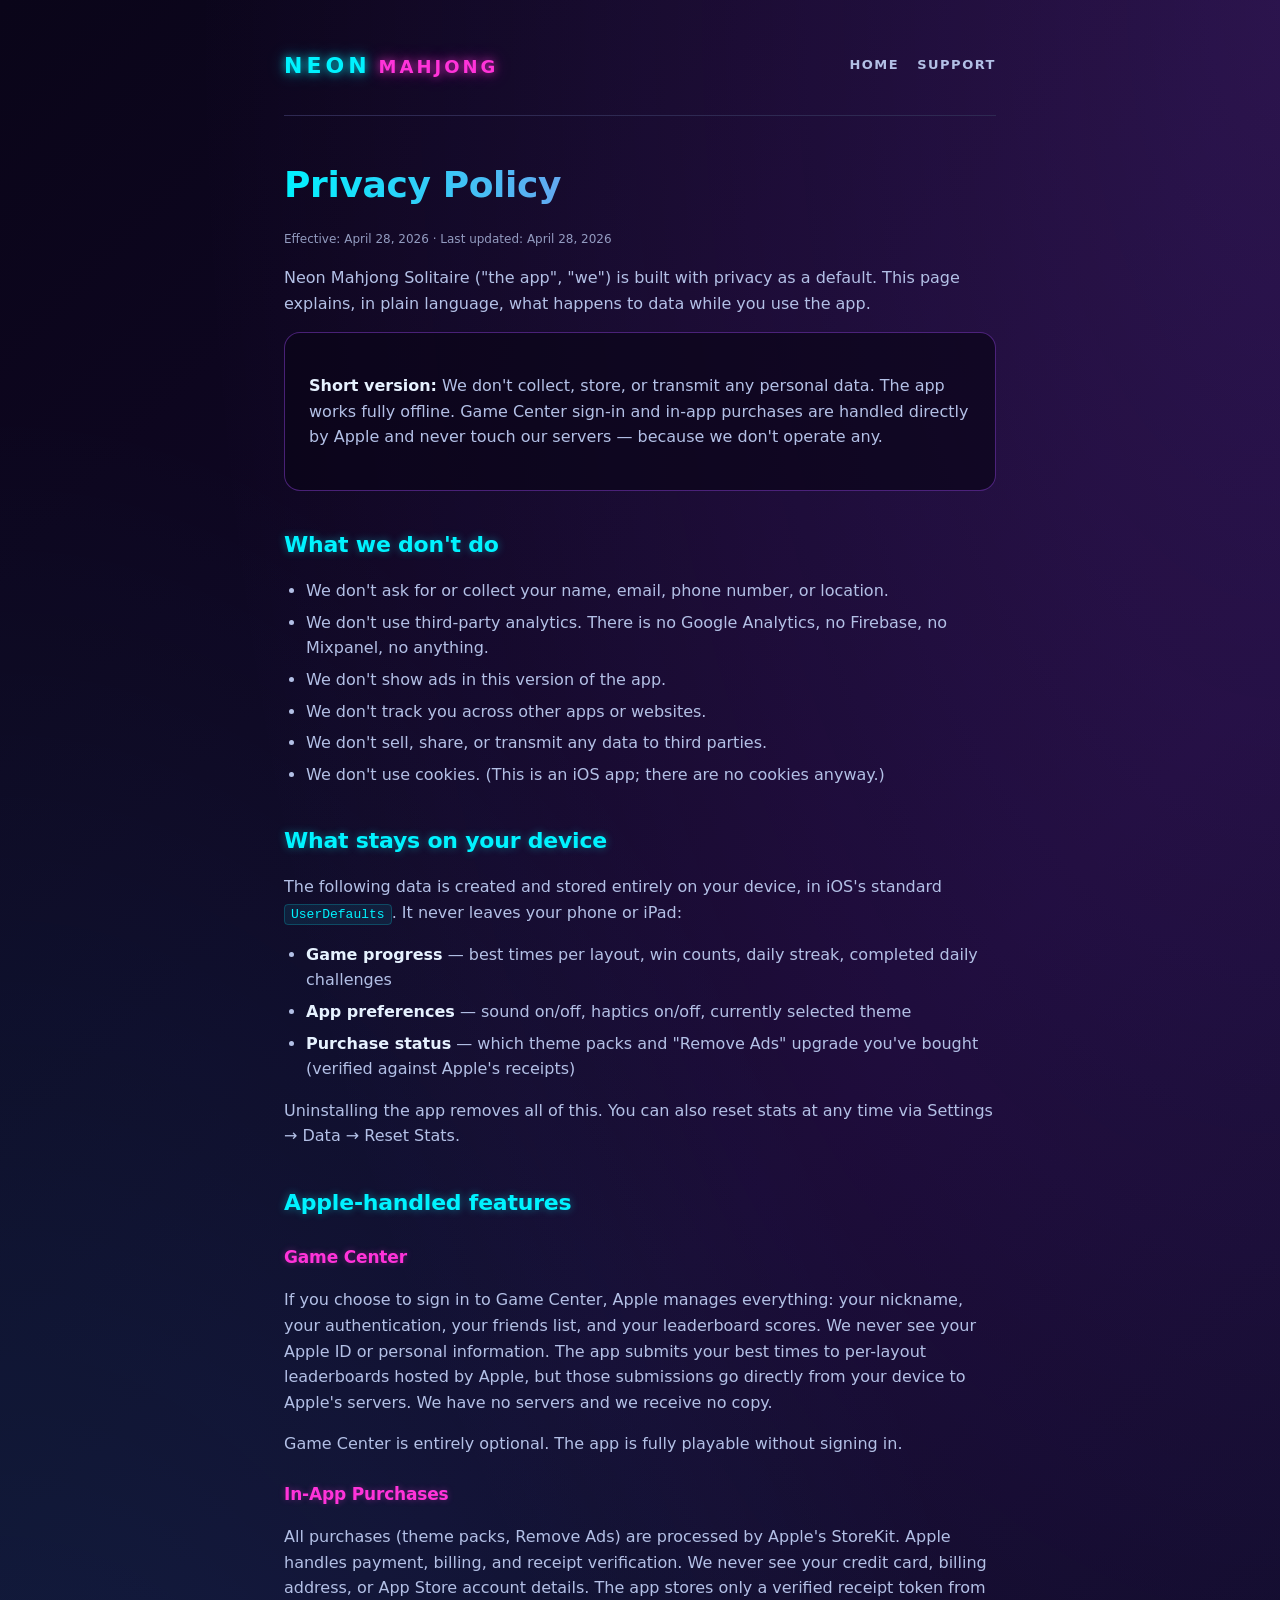
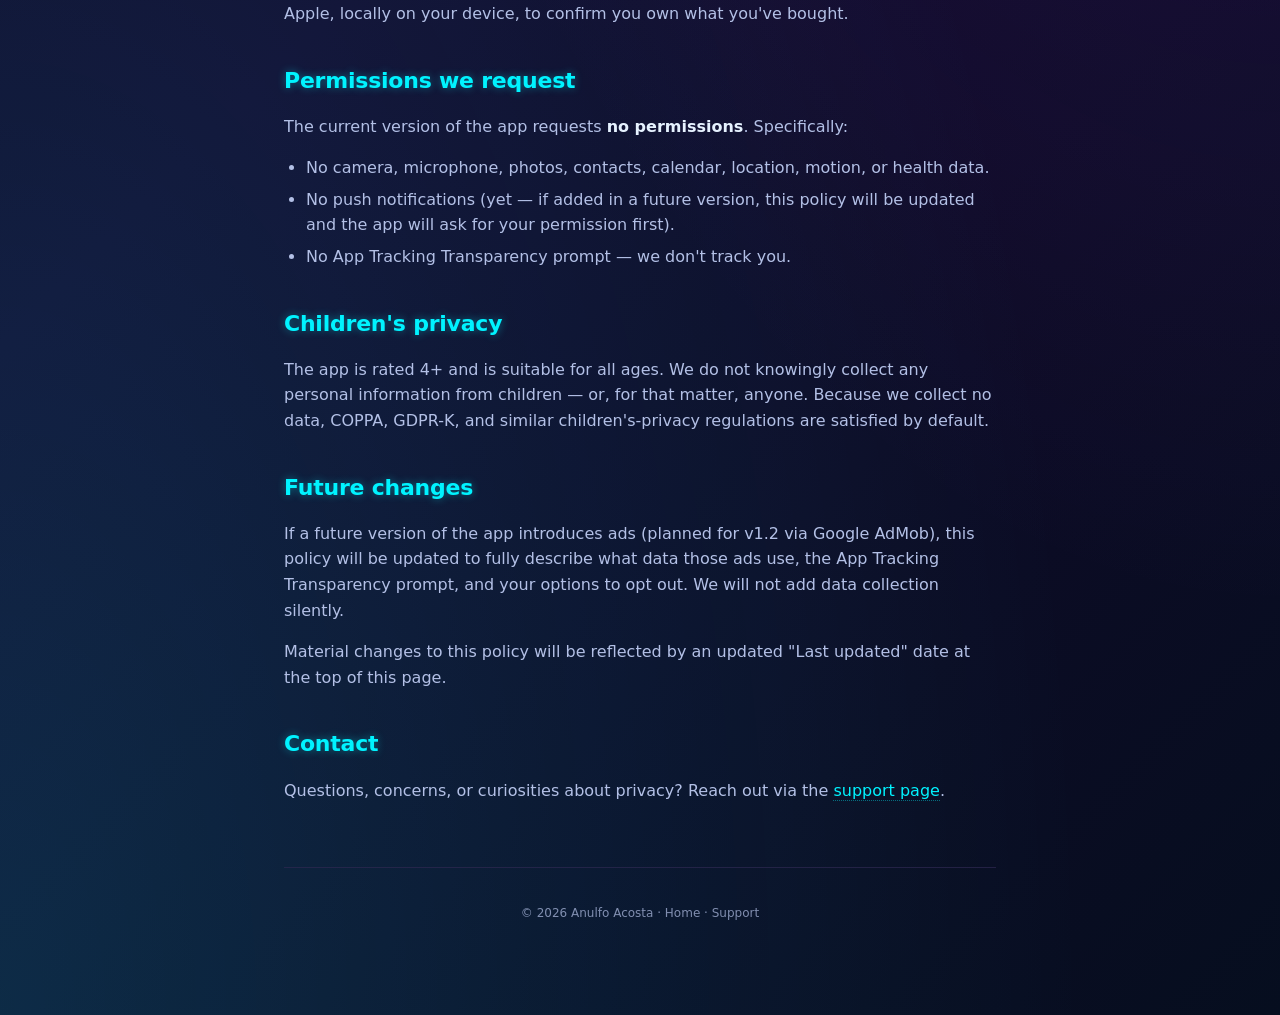
==== privacy.html @ de48684c "Add Neon Mahjong site (landing, privacy, support) Self-contained static site with neon-themed CSS ma" ====
<!DOCTYPE html>
<html lang="en">
<head>
  <meta charset="UTF-8">
  <meta name="viewport" content="width=device-width, initial-scale=1.0">
  <meta name="theme-color" content="#0a0519">
  <title>Privacy Policy · Neon Mahjong Solitaire</title>
  <meta name="description" content="Privacy policy for Neon Mahjong Solitaire. We don't collect personal data.">
  <link rel="stylesheet" href="style.css">
</head>
<body>
  <div class="container">

    <header class="nav">
      <a class="brand" href="index.html">
        <span class="brand-neon">NEON</span>
        <span class="brand-mahjong">MAHJONG</span>
      </a>
      <nav class="nav-links">
        <a href="index.html">Home</a>
        <a href="support.html">Support</a>
      </nav>
    </header>

    <h1>Privacy Policy</h1>
    <p class="muted">Effective: April 28, 2026 · Last updated: April 28, 2026</p>

    <p>Neon Mahjong Solitaire ("the app", "we") is built with privacy as a default. This page explains, in plain language, what happens to data while you use the app.</p>

    <div class="card accent">
      <p><strong>Short version:</strong> We don't collect, store, or transmit any personal data. The app works fully offline. Game Center sign-in and in-app purchases are handled directly by Apple and never touch our servers — because we don't operate any.</p>
    </div>

    <h2>What we don't do</h2>
    <ul>
      <li>We don't ask for or collect your name, email, phone number, or location.</li>
      <li>We don't use third-party analytics. There is no Google Analytics, no Firebase, no Mixpanel, no anything.</li>
      <li>We don't show ads in this version of the app.</li>
      <li>We don't track you across other apps or websites.</li>
      <li>We don't sell, share, or transmit any data to third parties.</li>
      <li>We don't use cookies. (This is an iOS app; there are no cookies anyway.)</li>
    </ul>

    <h2>What stays on your device</h2>
    <p>The following data is created and stored entirely on your device, in iOS's standard <code>UserDefaults</code>. It never leaves your phone or iPad:</p>
    <ul>
      <li><strong>Game progress</strong> — best times per layout, win counts, daily streak, completed daily challenges</li>
      <li><strong>App preferences</strong> — sound on/off, haptics on/off, currently selected theme</li>
      <li><strong>Purchase status</strong> — which theme packs and "Remove Ads" upgrade you've bought (verified against Apple's receipts)</li>
    </ul>
    <p>Uninstalling the app removes all of this. You can also reset stats at any time via Settings → Data → Reset Stats.</p>

    <h2>Apple-handled features</h2>

    <h3>Game Center</h3>
    <p>If you choose to sign in to Game Center, Apple manages everything: your nickname, your authentication, your friends list, and your leaderboard scores. We never see your Apple ID or personal information. The app submits your best times to per-layout leaderboards hosted by Apple, but those submissions go directly from your device to Apple's servers. We have no servers and we receive no copy.</p>
    <p>Game Center is entirely optional. The app is fully playable without signing in.</p>

    <h3>In-App Purchases</h3>
    <p>All purchases (theme packs, Remove Ads) are processed by Apple's StoreKit. Apple handles payment, billing, and receipt verification. We never see your credit card, billing address, or App Store account details. The app stores only a verified receipt token from Apple, locally on your device, to confirm you own what you've bought.</p>

    <h2>Permissions we request</h2>
    <p>The current version of the app requests <strong>no permissions</strong>. Specifically:</p>
    <ul>
      <li>No camera, microphone, photos, contacts, calendar, location, motion, or health data.</li>
      <li>No push notifications (yet — if added in a future version, this policy will be updated and the app will ask for your permission first).</li>
      <li>No App Tracking Transparency prompt — we don't track you.</li>
    </ul>

    <h2>Children's privacy</h2>
    <p>The app is rated 4+ and is suitable for all ages. We do not knowingly collect any personal information from children — or, for that matter, anyone. Because we collect no data, COPPA, GDPR-K, and similar children's-privacy regulations are satisfied by default.</p>

    <h2>Future changes</h2>
    <p>If a future version of the app introduces ads (planned for v1.2 via Google AdMob), this policy will be updated to fully describe what data those ads use, the App Tracking Transparency prompt, and your options to opt out. We will not add data collection silently.</p>
    <p>Material changes to this policy will be reflected by an updated "Last updated" date at the top of this page.</p>

    <h2>Contact</h2>
    <p>Questions, concerns, or curiosities about privacy? Reach out via the <a href="support.html">support page</a>.</p>

    <footer>
      <p>© 2026 Anulfo Acosta · <a href="index.html">Home</a> · <a href="support.html">Support</a></p>
    </footer>
  </div>
</body>
</html>
---- style.css ----
/* Neon Mahjong site — matches the app's dark/neon aesthetic. */

:root {
  --bg-0: #0a0519;
  --bg-1: #14082d;
  --bg-2: #060e1f;
  --cyan: #00f3ff;
  --pink: #ff33d9;
  --green: #38ff66;
  --purple: #a64dff;
  --yellow: #ffe640;
  --white: #e6f2ff;
  --text-dim: #b3c0e6;
  --tile-edge: #2e2952;
  --tile-face: #1a142e;
}

* { box-sizing: border-box; }

html, body {
  margin: 0;
  padding: 0;
  font-family: -apple-system, BlinkMacSystemFont, "SF Pro Rounded",
               "SF Pro Text", "Segoe UI", system-ui, sans-serif;
  font-feature-settings: "ss01", "cv01";
  background:
    radial-gradient(ellipse at top right, rgba(166, 77, 255, 0.18), transparent 60%),
    radial-gradient(ellipse at bottom left, rgba(0, 243, 255, 0.14), transparent 60%),
    linear-gradient(135deg, var(--bg-0) 0%, var(--bg-1) 50%, var(--bg-2) 100%);
  color: var(--white);
  min-height: 100vh;
  line-height: 1.6;
  -webkit-font-smoothing: antialiased;
  text-rendering: optimizeLegibility;
}

a {
  color: var(--cyan);
  text-decoration: none;
  border-bottom: 1px dotted rgba(0, 243, 255, 0.4);
  transition: color 0.15s ease, border-color 0.15s ease;
}
a:hover { color: var(--pink); border-color: rgba(255, 51, 217, 0.7); }

.container {
  max-width: 760px;
  margin: 0 auto;
  padding: 48px 24px 80px;
}

header.nav {
  display: flex;
  align-items: center;
  justify-content: space-between;
  padding-bottom: 32px;
  border-bottom: 1px solid var(--tile-edge);
  margin-bottom: 40px;
}

.brand {
  display: inline-flex;
  align-items: baseline;
  gap: 8px;
  text-decoration: none;
  border: none;
}
.brand-neon {
  font-size: 22px;
  font-weight: 800;
  letter-spacing: 4px;
  color: var(--cyan);
  text-shadow:
    0 0 8px rgba(0, 243, 255, 0.7),
    0 0 18px rgba(0, 243, 255, 0.4);
}
.brand-mahjong {
  font-size: 18px;
  font-weight: 700;
  letter-spacing: 3px;
  color: var(--pink);
  text-shadow:
    0 0 8px rgba(255, 51, 217, 0.7),
    0 0 18px rgba(255, 51, 217, 0.4);
}

nav.nav-links {
  display: flex;
  gap: 18px;
}
nav.nav-links a {
  font-size: 13px;
  font-weight: 600;
  letter-spacing: 1.5px;
  text-transform: uppercase;
  border: none;
  color: var(--text-dim);
}
nav.nav-links a:hover { color: var(--cyan); }

h1, h2, h3 {
  font-weight: 800;
  letter-spacing: -0.01em;
  color: var(--white);
  margin: 0 0 16px;
}
h1 {
  font-size: 36px;
  background: linear-gradient(90deg, var(--cyan), var(--pink));
  -webkit-background-clip: text;
  background-clip: text;
  color: transparent;
}
h2 {
  font-size: 22px;
  color: var(--cyan);
  margin-top: 36px;
  text-shadow: 0 0 8px rgba(0, 243, 255, 0.4);
}
h3 {
  font-size: 17px;
  color: var(--pink);
  margin-top: 24px;
  text-shadow: 0 0 6px rgba(255, 51, 217, 0.35);
}

p { color: var(--text-dim); }
p strong { color: var(--white); font-weight: 600; }

ul {
  color: var(--text-dim);
  padding-left: 22px;
}
li { margin-bottom: 6px; }
li strong { color: var(--white); }

.tagline {
  font-size: 18px;
  font-weight: 500;
  color: var(--text-dim);
  margin-top: -8px;
  margin-bottom: 32px;
}

.card {
  background: rgba(10, 5, 25, 0.7);
  border: 1px solid var(--tile-edge);
  border-radius: 16px;
  padding: 24px;
  margin-bottom: 16px;
}
.card.accent { border-color: rgba(166, 77, 255, 0.4); }

.cta {
  display: inline-block;
  padding: 14px 28px;
  border-radius: 999px;
  font-weight: 800;
  font-size: 14px;
  letter-spacing: 3px;
  text-transform: uppercase;
  color: var(--bg-0);
  background: linear-gradient(90deg, var(--cyan), var(--pink));
  border: none;
  margin-top: 8px;
  box-shadow:
    0 0 12px rgba(255, 51, 217, 0.6),
    0 0 28px rgba(0, 243, 255, 0.3);
  transition: transform 0.15s ease, box-shadow 0.15s ease;
}
.cta:hover {
  transform: translateY(-1px);
  box-shadow:
    0 0 18px rgba(255, 51, 217, 0.8),
    0 0 36px rgba(0, 243, 255, 0.45);
}

.legend {
  display: flex;
  flex-wrap: wrap;
  gap: 14px;
  margin: 24px 0;
}
.legend-dot {
  display: inline-flex;
  align-items: center;
  gap: 6px;
  font-size: 12px;
  font-weight: 500;
  color: var(--text-dim);
}
.legend-dot::before {
  content: "";
  display: inline-block;
  width: 10px;
  height: 10px;
  border-radius: 50%;
  background: var(--color, var(--cyan));
  box-shadow: 0 0 8px var(--color, var(--cyan));
}

.muted {
  font-size: 12px;
  color: var(--text-dim);
  opacity: 0.8;
}

footer {
  text-align: center;
  margin-top: 64px;
  padding-top: 24px;
  border-top: 1px solid var(--tile-edge);
  font-size: 12px;
  color: var(--text-dim);
  opacity: 0.7;
}
footer a { color: var(--text-dim); border: none; }
footer a:hover { color: var(--cyan); }

code {
  background: rgba(0, 243, 255, 0.08);
  border: 1px solid rgba(0, 243, 255, 0.2);
  border-radius: 4px;
  padding: 2px 6px;
  font-family: ui-monospace, "SF Mono", Menlo, monospace;
  font-size: 13px;
  color: var(--cyan);
}
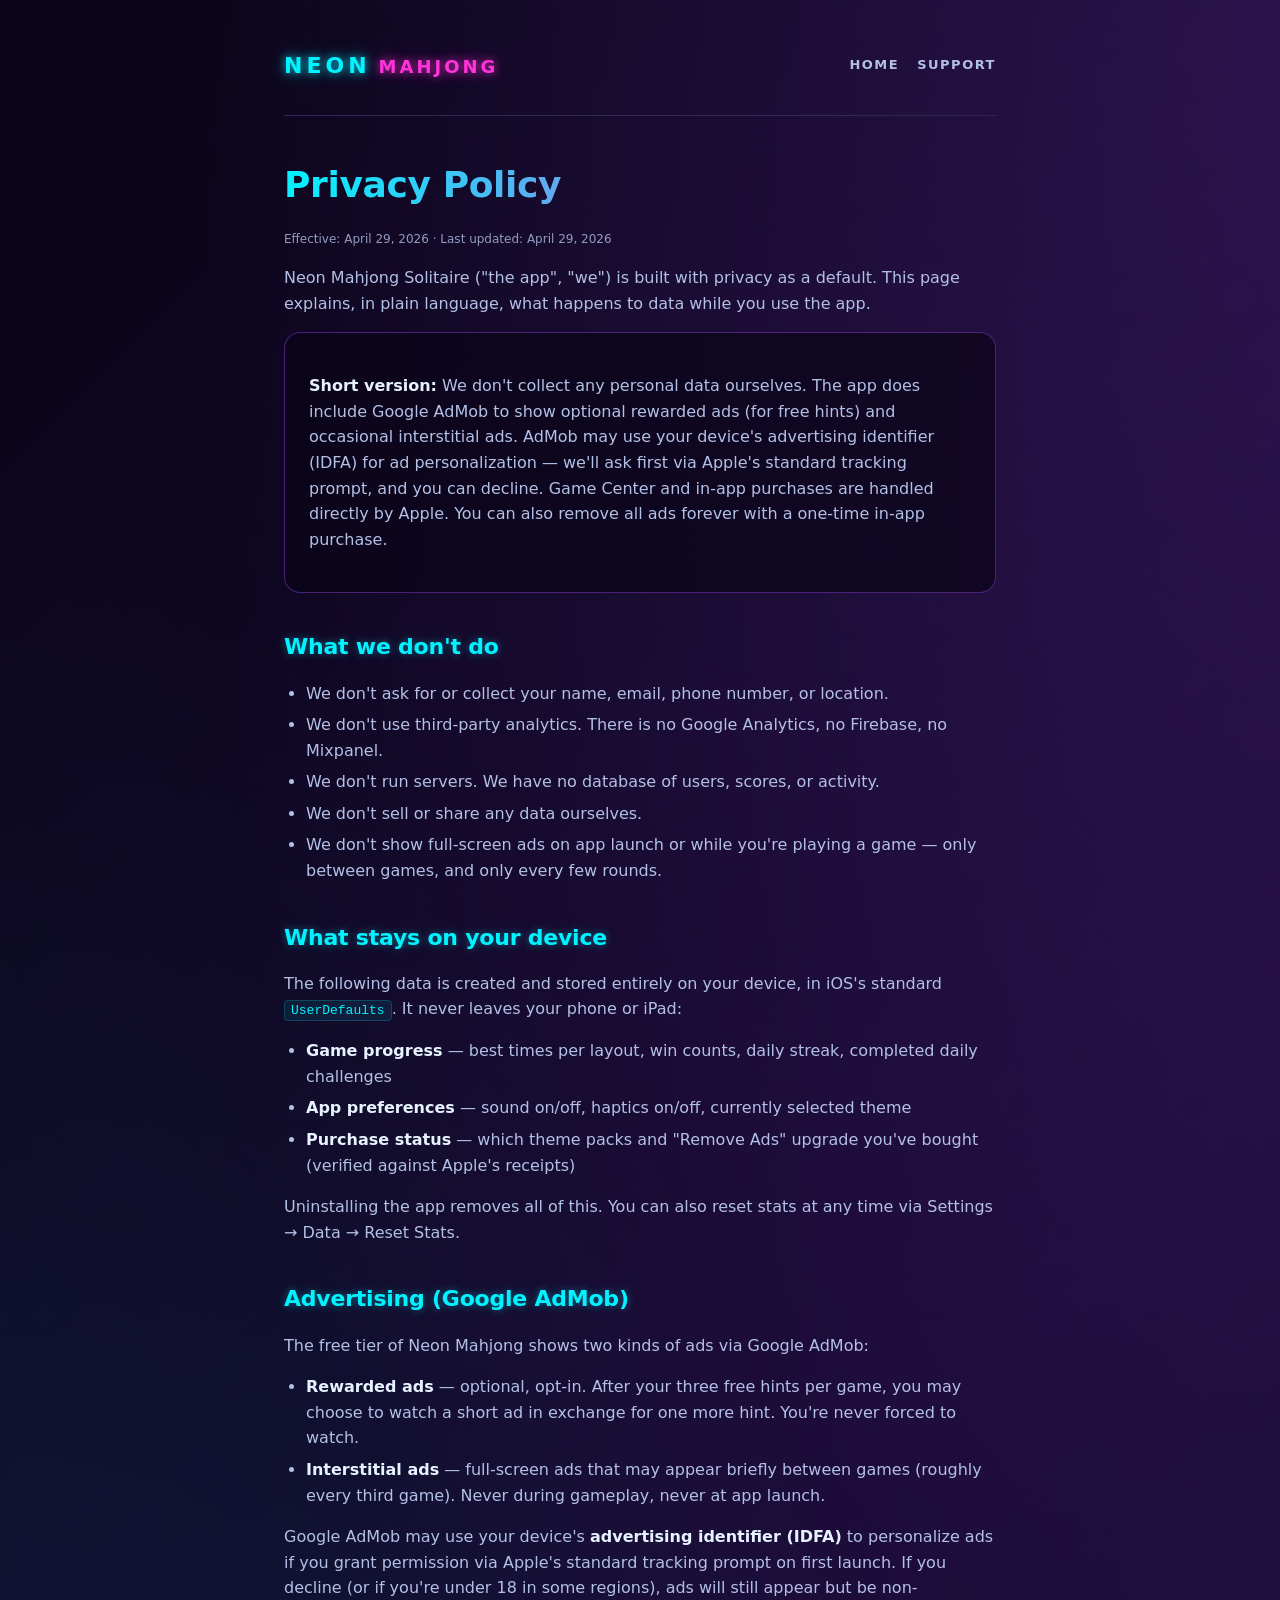
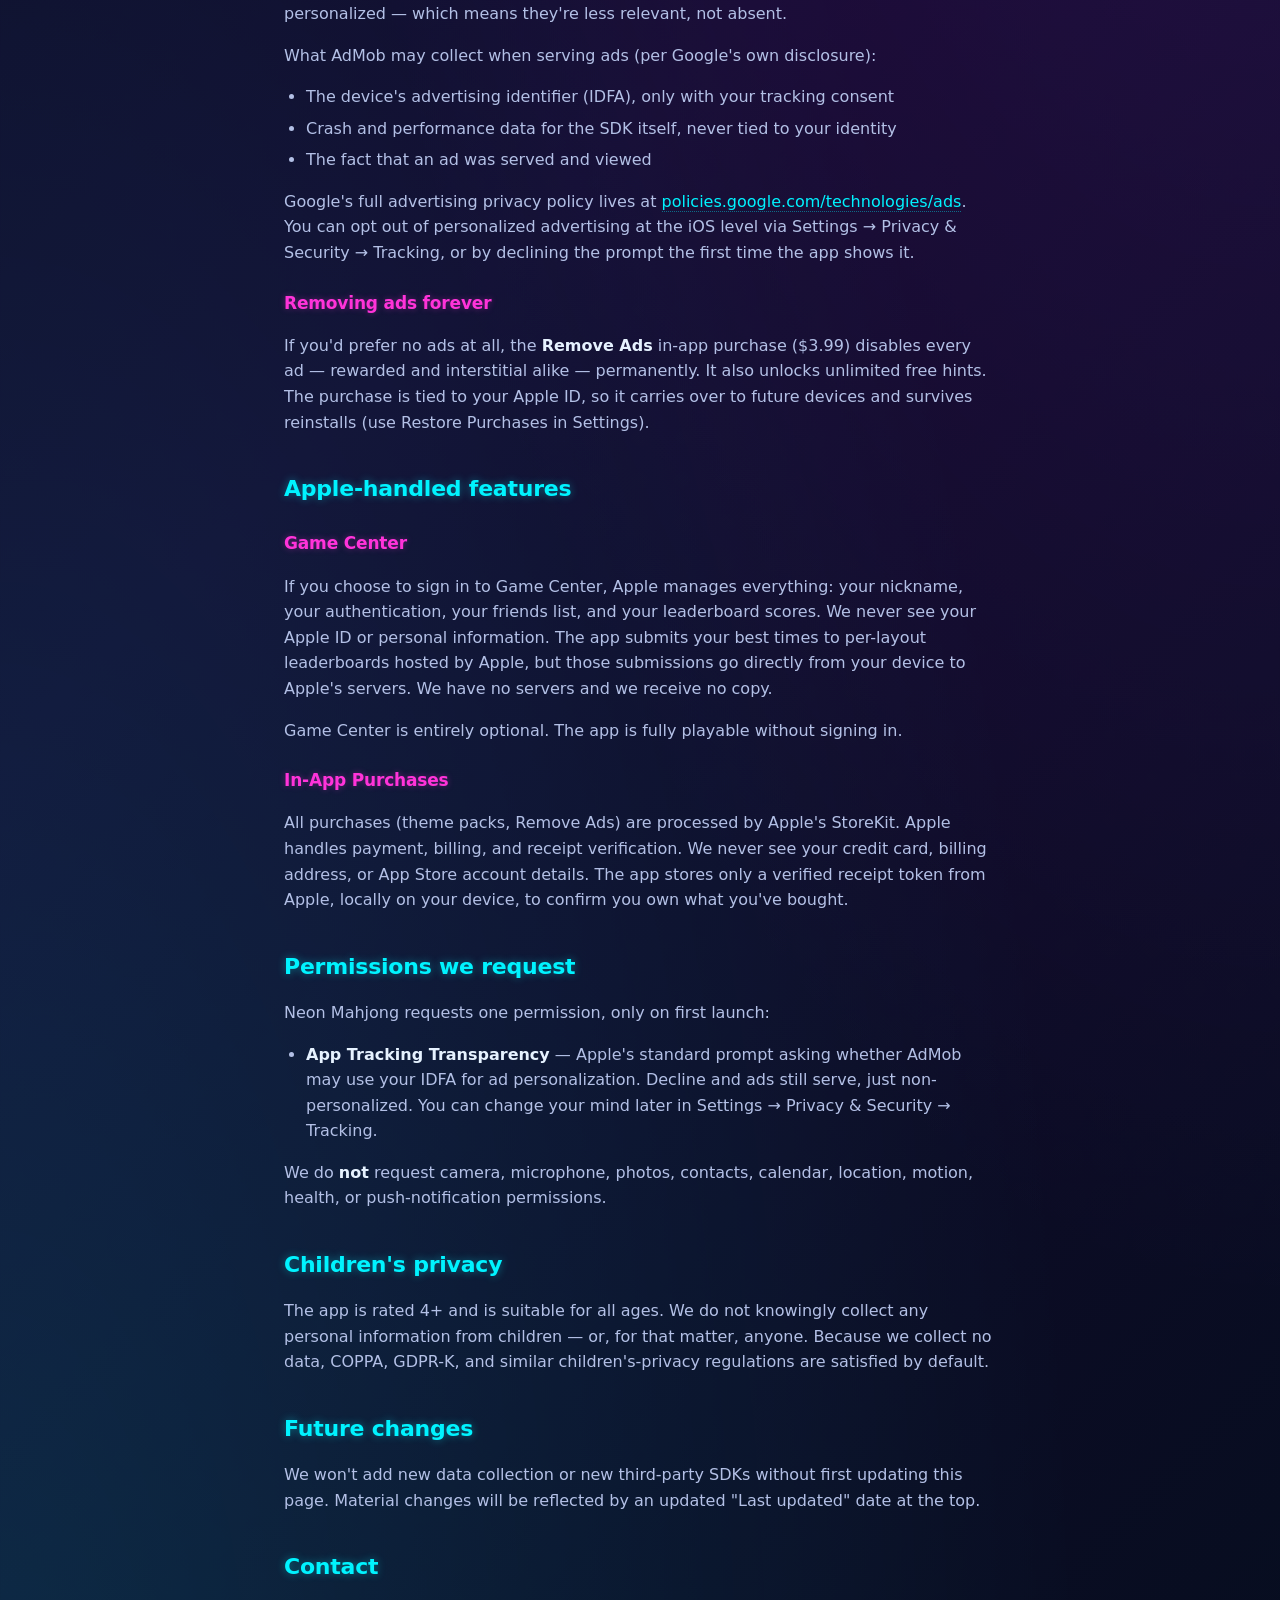
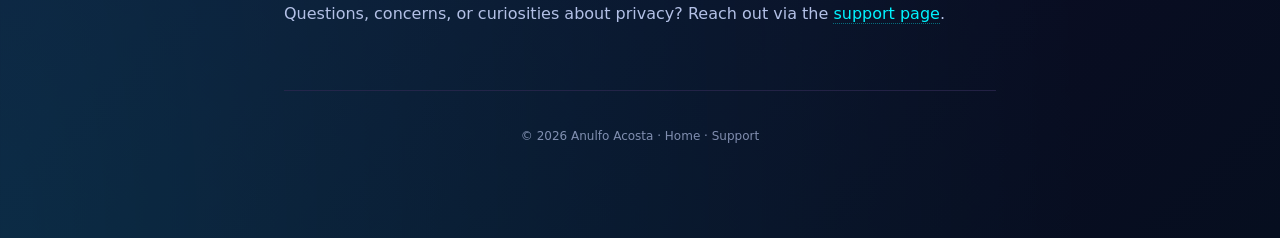
==== commit ff3f17ac: "Disclose AdMob in privacy policy + landing page The app now ships with Google AdMob for rewarded vid" ====
--- a/privacy.html
+++ b/privacy.html
@@ -23,22 +23,21 @@
     </header>
 
     <h1>Privacy Policy</h1>
-    <p class="muted">Effective: April 28, 2026 · Last updated: April 28, 2026</p>
+    <p class="muted">Effective: April 29, 2026 · Last updated: April 29, 2026</p>
 
     <p>Neon Mahjong Solitaire ("the app", "we") is built with privacy as a default. This page explains, in plain language, what happens to data while you use the app.</p>
 
     <div class="card accent">
-      <p><strong>Short version:</strong> We don't collect, store, or transmit any personal data. The app works fully offline. Game Center sign-in and in-app purchases are handled directly by Apple and never touch our servers — because we don't operate any.</p>
+      <p><strong>Short version:</strong> We don't collect any personal data ourselves. The app does include Google AdMob to show optional rewarded ads (for free hints) and occasional interstitial ads. AdMob may use your device's advertising identifier (IDFA) for ad personalization — we'll ask first via Apple's standard tracking prompt, and you can decline. Game Center and in-app purchases are handled directly by Apple. You can also remove all ads forever with a one-time in-app purchase.</p>
     </div>
 
     <h2>What we don't do</h2>
     <ul>
       <li>We don't ask for or collect your name, email, phone number, or location.</li>
-      <li>We don't use third-party analytics. There is no Google Analytics, no Firebase, no Mixpanel, no anything.</li>
-      <li>We don't show ads in this version of the app.</li>
-      <li>We don't track you across other apps or websites.</li>
-      <li>We don't sell, share, or transmit any data to third parties.</li>
-      <li>We don't use cookies. (This is an iOS app; there are no cookies anyway.)</li>
+      <li>We don't use third-party analytics. There is no Google Analytics, no Firebase, no Mixpanel.</li>
+      <li>We don't run servers. We have no database of users, scores, or activity.</li>
+      <li>We don't sell or share any data ourselves.</li>
+      <li>We don't show full-screen ads on app launch or while you're playing a game — only between games, and only every few rounds.</li>
     </ul>
 
     <h2>What stays on your device</h2>
@@ -50,6 +49,27 @@
     </ul>
     <p>Uninstalling the app removes all of this. You can also reset stats at any time via Settings → Data → Reset Stats.</p>
 
+    <h2>Advertising (Google AdMob)</h2>
+    <p>The free tier of Neon Mahjong shows two kinds of ads via Google AdMob:</p>
+    <ul>
+      <li><strong>Rewarded ads</strong> — optional, opt-in. After your three free hints per game, you may choose to watch a short ad in exchange for one more hint. You're never forced to watch.</li>
+      <li><strong>Interstitial ads</strong> — full-screen ads that may appear briefly between games (roughly every third game). Never during gameplay, never at app launch.</li>
+    </ul>
+
+    <p>Google AdMob may use your device's <strong>advertising identifier (IDFA)</strong> to personalize ads if you grant permission via Apple's standard tracking prompt on first launch. If you decline (or if you're under 18 in some regions), ads will still appear but be non-personalized — which means they're less relevant, not absent.</p>
+
+    <p>What AdMob may collect when serving ads (per Google's own disclosure):</p>
+    <ul>
+      <li>The device's advertising identifier (IDFA), only with your tracking consent</li>
+      <li>Crash and performance data for the SDK itself, never tied to your identity</li>
+      <li>The fact that an ad was served and viewed</li>
+    </ul>
+
+    <p>Google's full advertising privacy policy lives at <a href="https://policies.google.com/technologies/ads">policies.google.com/technologies/ads</a>. You can opt out of personalized advertising at the iOS level via Settings → Privacy &amp; Security → Tracking, or by declining the prompt the first time the app shows it.</p>
+
+    <h3>Removing ads forever</h3>
+    <p>If you'd prefer no ads at all, the <strong>Remove Ads</strong> in-app purchase ($3.99) disables every ad — rewarded and interstitial alike — permanently. It also unlocks unlimited free hints. The purchase is tied to your Apple ID, so it carries over to future devices and survives reinstalls (use Restore Purchases in Settings).</p>
+
     <h2>Apple-handled features</h2>
 
     <h3>Game Center</h3>
@@ -60,19 +80,17 @@
     <p>All purchases (theme packs, Remove Ads) are processed by Apple's StoreKit. Apple handles payment, billing, and receipt verification. We never see your credit card, billing address, or App Store account details. The app stores only a verified receipt token from Apple, locally on your device, to confirm you own what you've bought.</p>
 
     <h2>Permissions we request</h2>
-    <p>The current version of the app requests <strong>no permissions</strong>. Specifically:</p>
+    <p>Neon Mahjong requests one permission, only on first launch:</p>
     <ul>
-      <li>No camera, microphone, photos, contacts, calendar, location, motion, or health data.</li>
-      <li>No push notifications (yet — if added in a future version, this policy will be updated and the app will ask for your permission first).</li>
-      <li>No App Tracking Transparency prompt — we don't track you.</li>
+      <li><strong>App Tracking Transparency</strong> — Apple's standard prompt asking whether AdMob may use your IDFA for ad personalization. Decline and ads still serve, just non-personalized. You can change your mind later in Settings → Privacy &amp; Security → Tracking.</li>
     </ul>
+    <p>We do <strong>not</strong> request camera, microphone, photos, contacts, calendar, location, motion, health, or push-notification permissions.</p>
 
     <h2>Children's privacy</h2>
     <p>The app is rated 4+ and is suitable for all ages. We do not knowingly collect any personal information from children — or, for that matter, anyone. Because we collect no data, COPPA, GDPR-K, and similar children's-privacy regulations are satisfied by default.</p>
 
     <h2>Future changes</h2>
-    <p>If a future version of the app introduces ads (planned for v1.2 via Google AdMob), this policy will be updated to fully describe what data those ads use, the App Tracking Transparency prompt, and your options to opt out. We will not add data collection silently.</p>
-    <p>Material changes to this policy will be reflected by an updated "Last updated" date at the top of this page.</p>
+    <p>We won't add new data collection or new third-party SDKs without first updating this page. Material changes will be reflected by an updated "Last updated" date at the top.</p>
 
     <h2>Contact</h2>
     <p>Questions, concerns, or curiosities about privacy? Reach out via the <a href="support.html">support page</a>.</p>
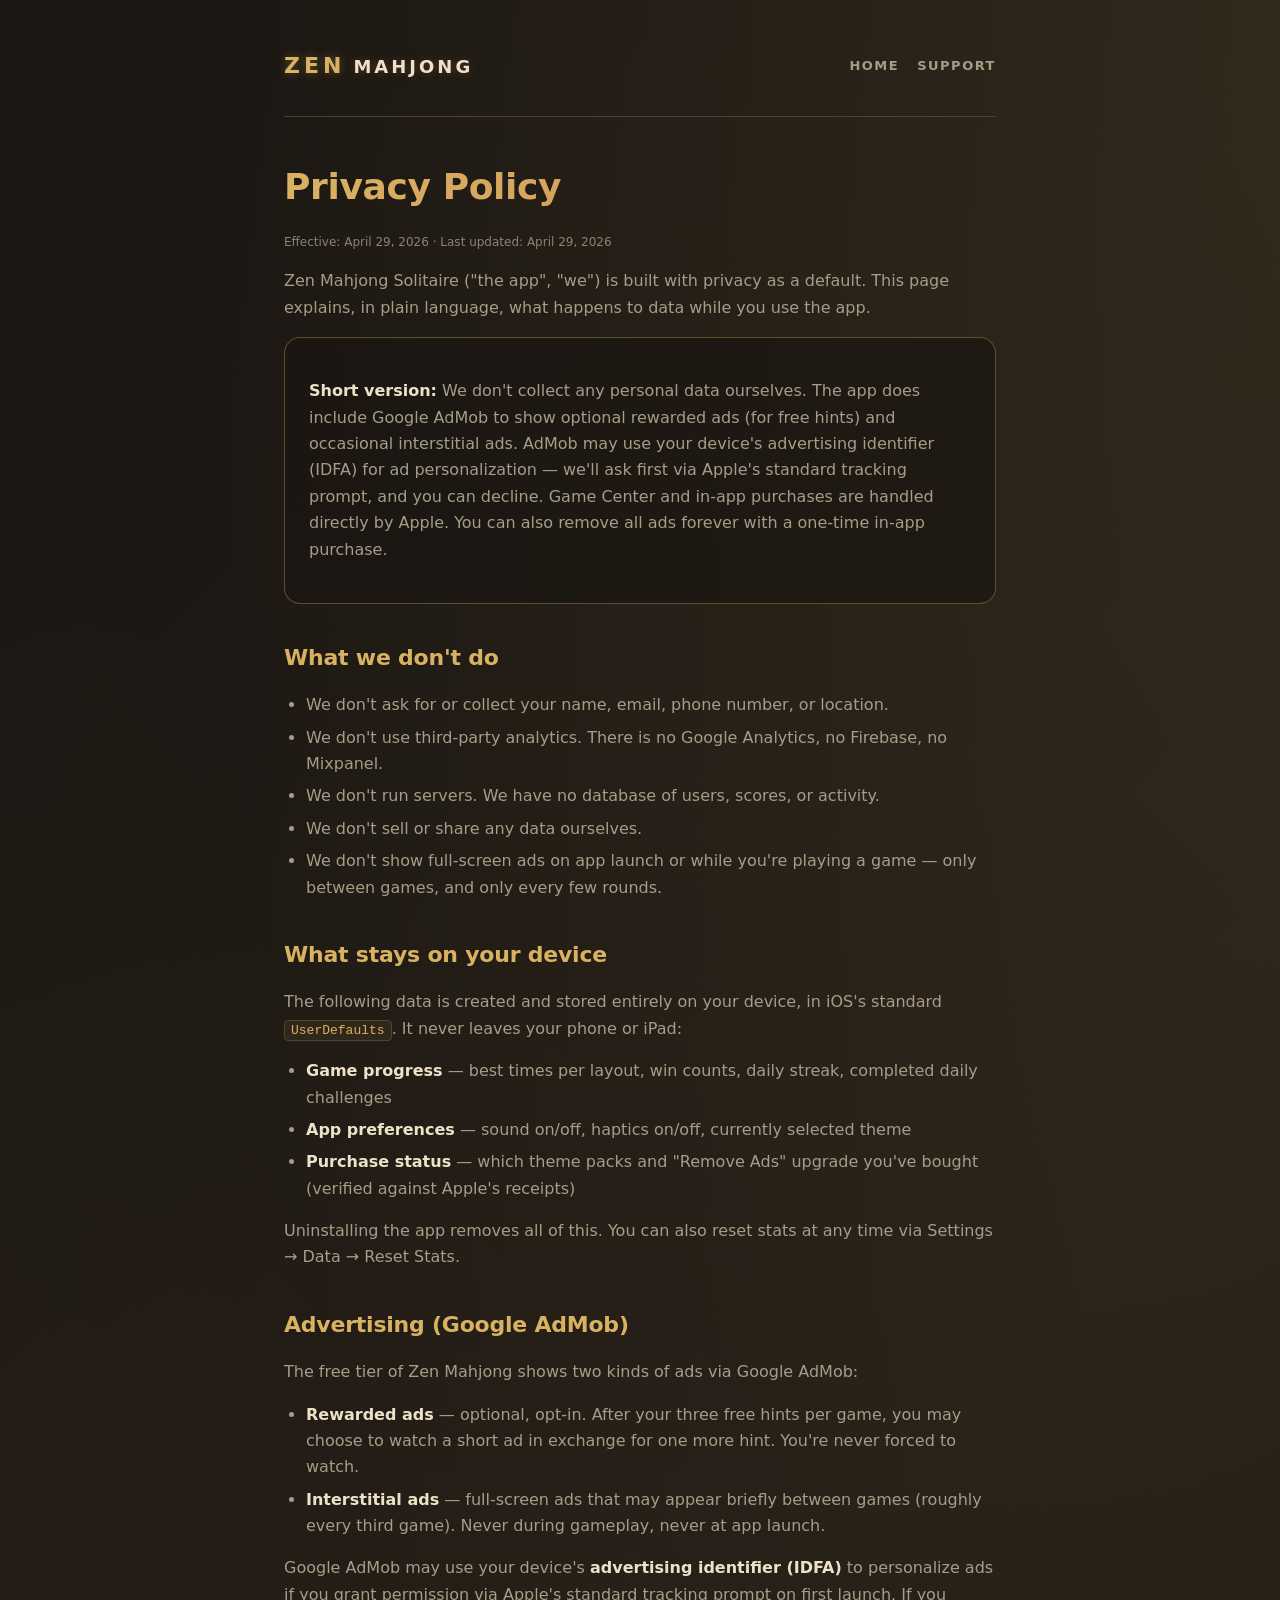
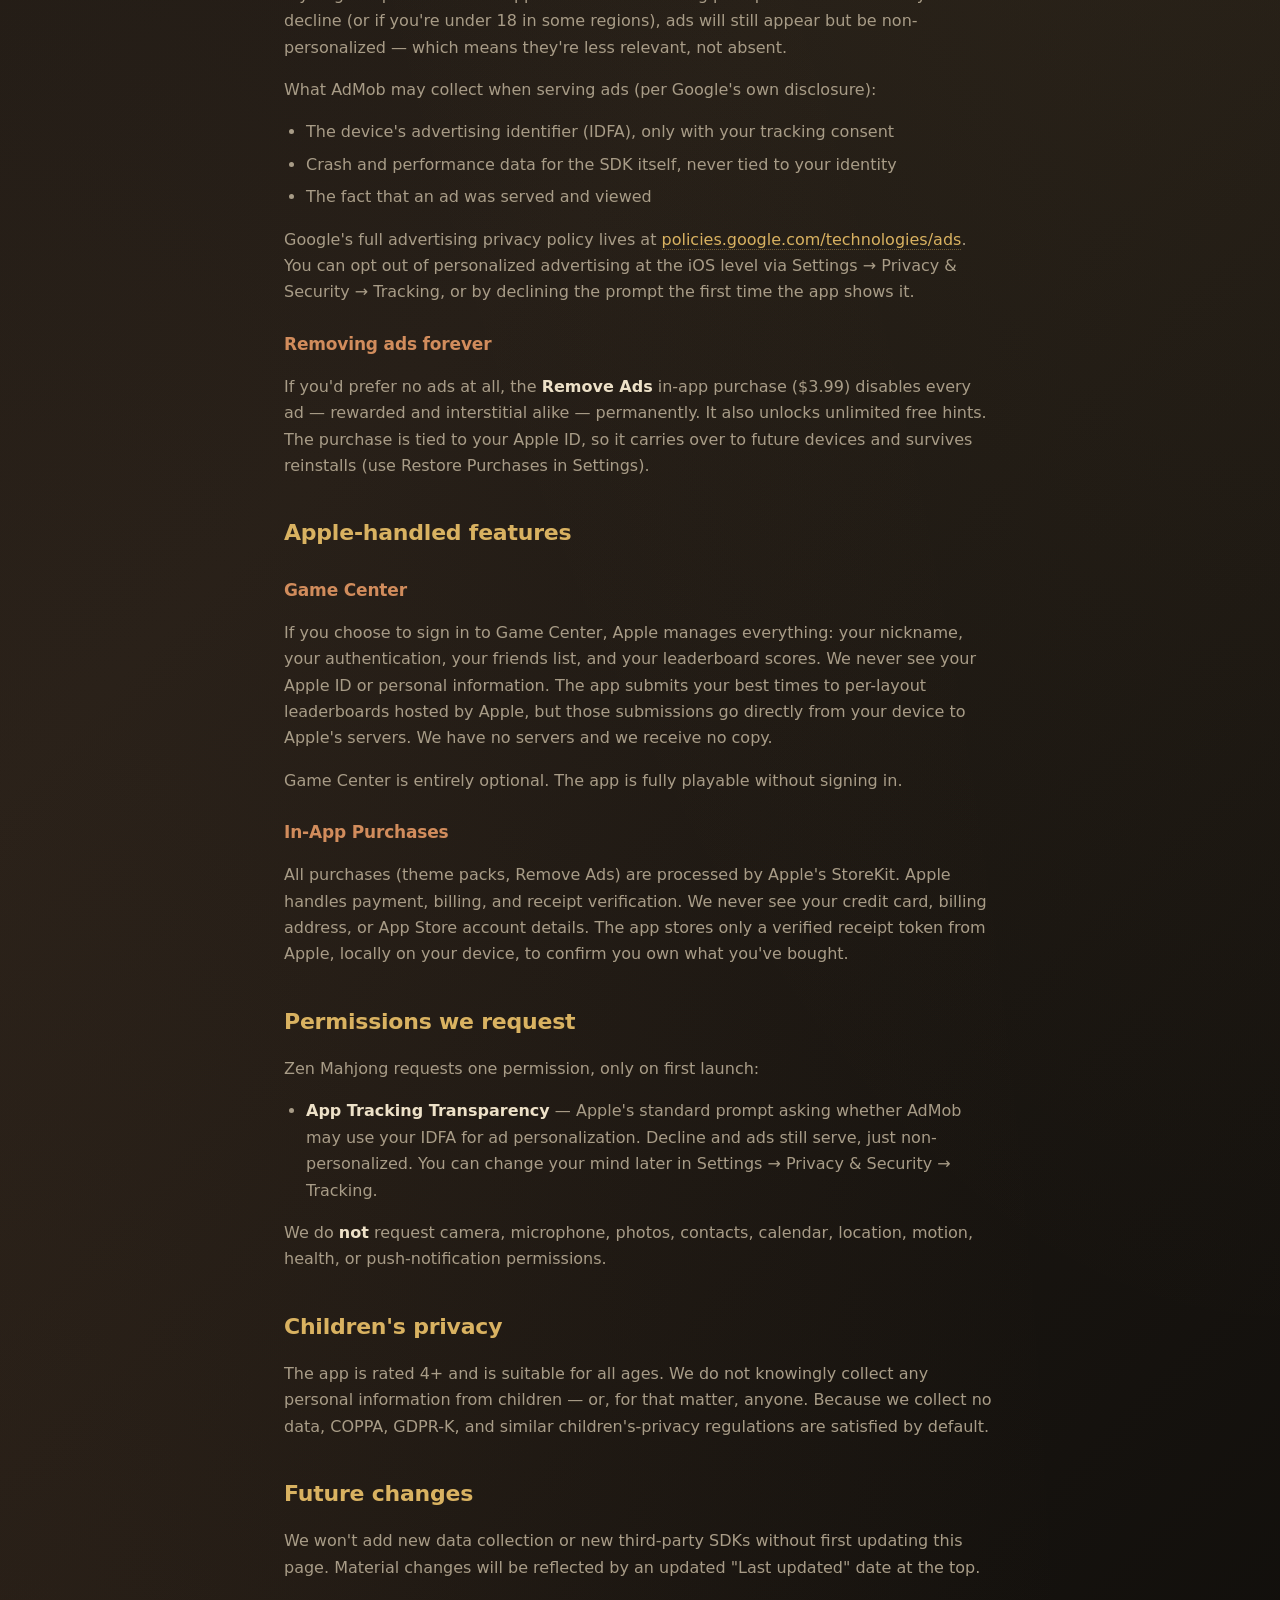
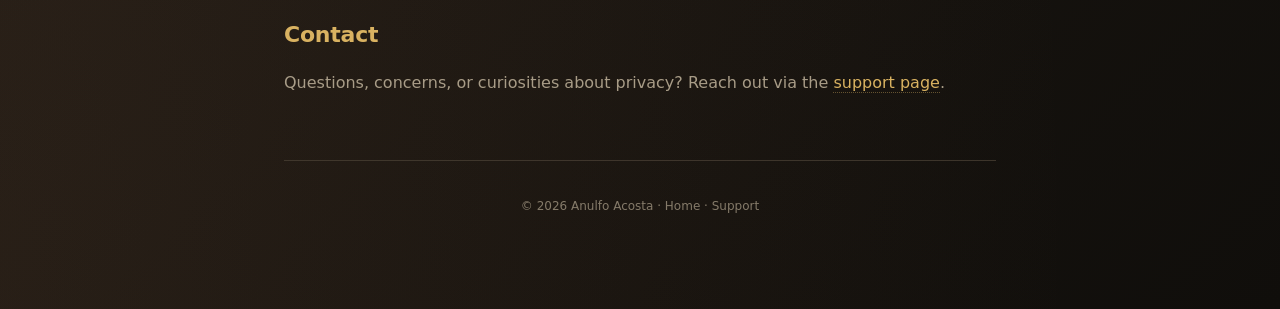
==== commit f0535b25: "Rebrand site to Zen Mahjong with warm stone-garden palette Replace the neon cyan/pink CSS with earth" ====
--- a/privacy.html
+++ b/privacy.html
@@ -3,9 +3,9 @@
 <head>
   <meta charset="UTF-8">
   <meta name="viewport" content="width=device-width, initial-scale=1.0">
-  <meta name="theme-color" content="#0a0519">
-  <title>Privacy Policy · Neon Mahjong Solitaire</title>
-  <meta name="description" content="Privacy policy for Neon Mahjong Solitaire. We don't collect personal data.">
+  <meta name="theme-color" content="#1a1612">
+  <title>Privacy Policy · Zen Mahjong Solitaire</title>
+  <meta name="description" content="Privacy policy for Zen Mahjong Solitaire. We don't collect personal data.">
   <link rel="stylesheet" href="style.css">
 </head>
 <body>
@@ -13,7 +13,7 @@
 
     <header class="nav">
       <a class="brand" href="index.html">
-        <span class="brand-neon">NEON</span>
+        <span class="brand-neon">ZEN</span>
         <span class="brand-mahjong">MAHJONG</span>
       </a>
       <nav class="nav-links">
@@ -25,7 +25,7 @@
     <h1>Privacy Policy</h1>
     <p class="muted">Effective: April 29, 2026 · Last updated: April 29, 2026</p>
 
-    <p>Neon Mahjong Solitaire ("the app", "we") is built with privacy as a default. This page explains, in plain language, what happens to data while you use the app.</p>
+    <p>Zen Mahjong Solitaire ("the app", "we") is built with privacy as a default. This page explains, in plain language, what happens to data while you use the app.</p>
 
     <div class="card accent">
       <p><strong>Short version:</strong> We don't collect any personal data ourselves. The app does include Google AdMob to show optional rewarded ads (for free hints) and occasional interstitial ads. AdMob may use your device's advertising identifier (IDFA) for ad personalization — we'll ask first via Apple's standard tracking prompt, and you can decline. Game Center and in-app purchases are handled directly by Apple. You can also remove all ads forever with a one-time in-app purchase.</p>
@@ -50,7 +50,7 @@
     <p>Uninstalling the app removes all of this. You can also reset stats at any time via Settings → Data → Reset Stats.</p>
 
     <h2>Advertising (Google AdMob)</h2>
-    <p>The free tier of Neon Mahjong shows two kinds of ads via Google AdMob:</p>
+    <p>The free tier of Zen Mahjong shows two kinds of ads via Google AdMob:</p>
     <ul>
       <li><strong>Rewarded ads</strong> — optional, opt-in. After your three free hints per game, you may choose to watch a short ad in exchange for one more hint. You're never forced to watch.</li>
       <li><strong>Interstitial ads</strong> — full-screen ads that may appear briefly between games (roughly every third game). Never during gameplay, never at app launch.</li>
@@ -80,7 +80,7 @@
     <p>All purchases (theme packs, Remove Ads) are processed by Apple's StoreKit. Apple handles payment, billing, and receipt verification. We never see your credit card, billing address, or App Store account details. The app stores only a verified receipt token from Apple, locally on your device, to confirm you own what you've bought.</p>
 
     <h2>Permissions we request</h2>
-    <p>Neon Mahjong requests one permission, only on first launch:</p>
+    <p>Zen Mahjong requests one permission, only on first launch:</p>
     <ul>
       <li><strong>App Tracking Transparency</strong> — Apple's standard prompt asking whether AdMob may use your IDFA for ad personalization. Decline and ads still serve, just non-personalized. You can change your mind later in Settings → Privacy &amp; Security → Tracking.</li>
     </ul>
--- a/style.css
+++ b/style.css
@@ -1,18 +1,19 @@
-/* Neon Mahjong site — matches the app's dark/neon aesthetic. */
+/* Zen Mahjong site — warm stone-garden aesthetic. */
 
 :root {
-  --bg-0: #0a0519;
-  --bg-1: #14082d;
-  --bg-2: #060e1f;
-  --cyan: #00f3ff;
-  --pink: #ff33d9;
-  --green: #38ff66;
-  --purple: #a64dff;
-  --yellow: #ffe640;
-  --white: #e6f2ff;
-  --text-dim: #b3c0e6;
-  --tile-edge: #2e2952;
-  --tile-face: #1a142e;
+  --bg-0: #1a1612;
+  --bg-1: #221c16;
+  --bg-2: #100e0b;
+  --moss: #94b88c;
+  --slate: #809eb9;
+  --ember: #d96154;
+  --gold: #d9b261;
+  --copper: #d18c5c;
+  --bone: #ede1c8;
+  --plum: #a695bd;
+  --text-dim: #a89c87;
+  --tile-edge: #4a4035;
+  --tile-face: #2d2620;
 }
 
 * { box-sizing: border-box; }
@@ -24,23 +25,23 @@
                "SF Pro Text", "Segoe UI", system-ui, sans-serif;
   font-feature-settings: "ss01", "cv01";
   background:
-    radial-gradient(ellipse at top right, rgba(166, 77, 255, 0.18), transparent 60%),
-    radial-gradient(ellipse at bottom left, rgba(0, 243, 255, 0.14), transparent 60%),
+    radial-gradient(ellipse at top right, rgba(217, 178, 97, 0.10), transparent 60%),
+    radial-gradient(ellipse at bottom left, rgba(209, 140, 92, 0.08), transparent 60%),
     linear-gradient(135deg, var(--bg-0) 0%, var(--bg-1) 50%, var(--bg-2) 100%);
-  color: var(--white);
+  color: var(--bone);
   min-height: 100vh;
-  line-height: 1.6;
+  line-height: 1.65;
   -webkit-font-smoothing: antialiased;
   text-rendering: optimizeLegibility;
 }
 
 a {
-  color: var(--cyan);
+  color: var(--gold);
   text-decoration: none;
-  border-bottom: 1px dotted rgba(0, 243, 255, 0.4);
+  border-bottom: 1px dotted rgba(217, 178, 97, 0.4);
   transition: color 0.15s ease, border-color 0.15s ease;
 }
-a:hover { color: var(--pink); border-color: rgba(255, 51, 217, 0.7); }
+a:hover { color: var(--copper); border-color: rgba(209, 140, 92, 0.7); }
 
 .container {
   max-width: 760px;
@@ -68,19 +69,15 @@
   font-size: 22px;
   font-weight: 800;
   letter-spacing: 4px;
-  color: var(--cyan);
-  text-shadow:
-    0 0 8px rgba(0, 243, 255, 0.7),
-    0 0 18px rgba(0, 243, 255, 0.4);
+  color: var(--gold);
+  text-shadow: 0 0 10px rgba(217, 178, 97, 0.35);
 }
 .brand-mahjong {
   font-size: 18px;
   font-weight: 700;
   letter-spacing: 3px;
-  color: var(--pink);
-  text-shadow:
-    0 0 8px rgba(255, 51, 217, 0.7),
-    0 0 18px rgba(255, 51, 217, 0.4);
+  color: var(--bone);
+  text-shadow: 0 0 8px rgba(209, 140, 92, 0.25);
 }
 
 nav.nav-links {
@@ -95,43 +92,41 @@
   border: none;
   color: var(--text-dim);
 }
-nav.nav-links a:hover { color: var(--cyan); }
+nav.nav-links a:hover { color: var(--gold); }
 
 h1, h2, h3 {
   font-weight: 800;
   letter-spacing: -0.01em;
-  color: var(--white);
+  color: var(--bone);
   margin: 0 0 16px;
 }
 h1 {
   font-size: 36px;
-  background: linear-gradient(90deg, var(--cyan), var(--pink));
+  background: linear-gradient(90deg, var(--gold), var(--copper));
   -webkit-background-clip: text;
   background-clip: text;
   color: transparent;
 }
 h2 {
   font-size: 22px;
-  color: var(--cyan);
+  color: var(--gold);
   margin-top: 36px;
-  text-shadow: 0 0 8px rgba(0, 243, 255, 0.4);
 }
 h3 {
   font-size: 17px;
-  color: var(--pink);
+  color: var(--copper);
   margin-top: 24px;
-  text-shadow: 0 0 6px rgba(255, 51, 217, 0.35);
 }
 
 p { color: var(--text-dim); }
-p strong { color: var(--white); font-weight: 600; }
+p strong { color: var(--bone); font-weight: 600; }
 
 ul {
   color: var(--text-dim);
   padding-left: 22px;
 }
 li { margin-bottom: 6px; }
-li strong { color: var(--white); }
+li strong { color: var(--bone); }
 
 .tagline {
   font-size: 18px;
@@ -139,16 +134,17 @@
   color: var(--text-dim);
   margin-top: -8px;
   margin-bottom: 32px;
+  font-style: italic;
 }
 
 .card {
-  background: rgba(10, 5, 25, 0.7);
+  background: rgba(26, 22, 18, 0.7);
   border: 1px solid var(--tile-edge);
   border-radius: 16px;
   padding: 24px;
   margin-bottom: 16px;
 }
-.card.accent { border-color: rgba(166, 77, 255, 0.4); }
+.card.accent { border-color: rgba(217, 178, 97, 0.35); }
 
 .cta {
   display: inline-block;
@@ -159,19 +155,15 @@
   letter-spacing: 3px;
   text-transform: uppercase;
   color: var(--bg-0);
-  background: linear-gradient(90deg, var(--cyan), var(--pink));
+  background: linear-gradient(90deg, var(--gold), var(--copper));
   border: none;
   margin-top: 8px;
-  box-shadow:
-    0 0 12px rgba(255, 51, 217, 0.6),
-    0 0 28px rgba(0, 243, 255, 0.3);
+  box-shadow: 0 4px 14px rgba(0, 0, 0, 0.45);
   transition: transform 0.15s ease, box-shadow 0.15s ease;
 }
 .cta:hover {
   transform: translateY(-1px);
-  box-shadow:
-    0 0 18px rgba(255, 51, 217, 0.8),
-    0 0 36px rgba(0, 243, 255, 0.45);
+  box-shadow: 0 6px 18px rgba(0, 0, 0, 0.55);
 }
 
 .legend {
@@ -194,8 +186,8 @@
   width: 10px;
   height: 10px;
   border-radius: 50%;
-  background: var(--color, var(--cyan));
-  box-shadow: 0 0 8px var(--color, var(--cyan));
+  background: var(--color, var(--gold));
+  box-shadow: 0 0 6px var(--color, var(--gold));
 }
 
 .muted {
@@ -211,17 +203,17 @@
   border-top: 1px solid var(--tile-edge);
   font-size: 12px;
   color: var(--text-dim);
-  opacity: 0.7;
+  opacity: 0.75;
 }
 footer a { color: var(--text-dim); border: none; }
-footer a:hover { color: var(--cyan); }
+footer a:hover { color: var(--gold); }
 
 code {
-  background: rgba(0, 243, 255, 0.08);
-  border: 1px solid rgba(0, 243, 255, 0.2);
+  background: rgba(217, 178, 97, 0.08);
+  border: 1px solid rgba(217, 178, 97, 0.2);
   border-radius: 4px;
   padding: 2px 6px;
   font-family: ui-monospace, "SF Mono", Menlo, monospace;
   font-size: 13px;
-  color: var(--cyan);
-}
+  color: var(--gold);
+}
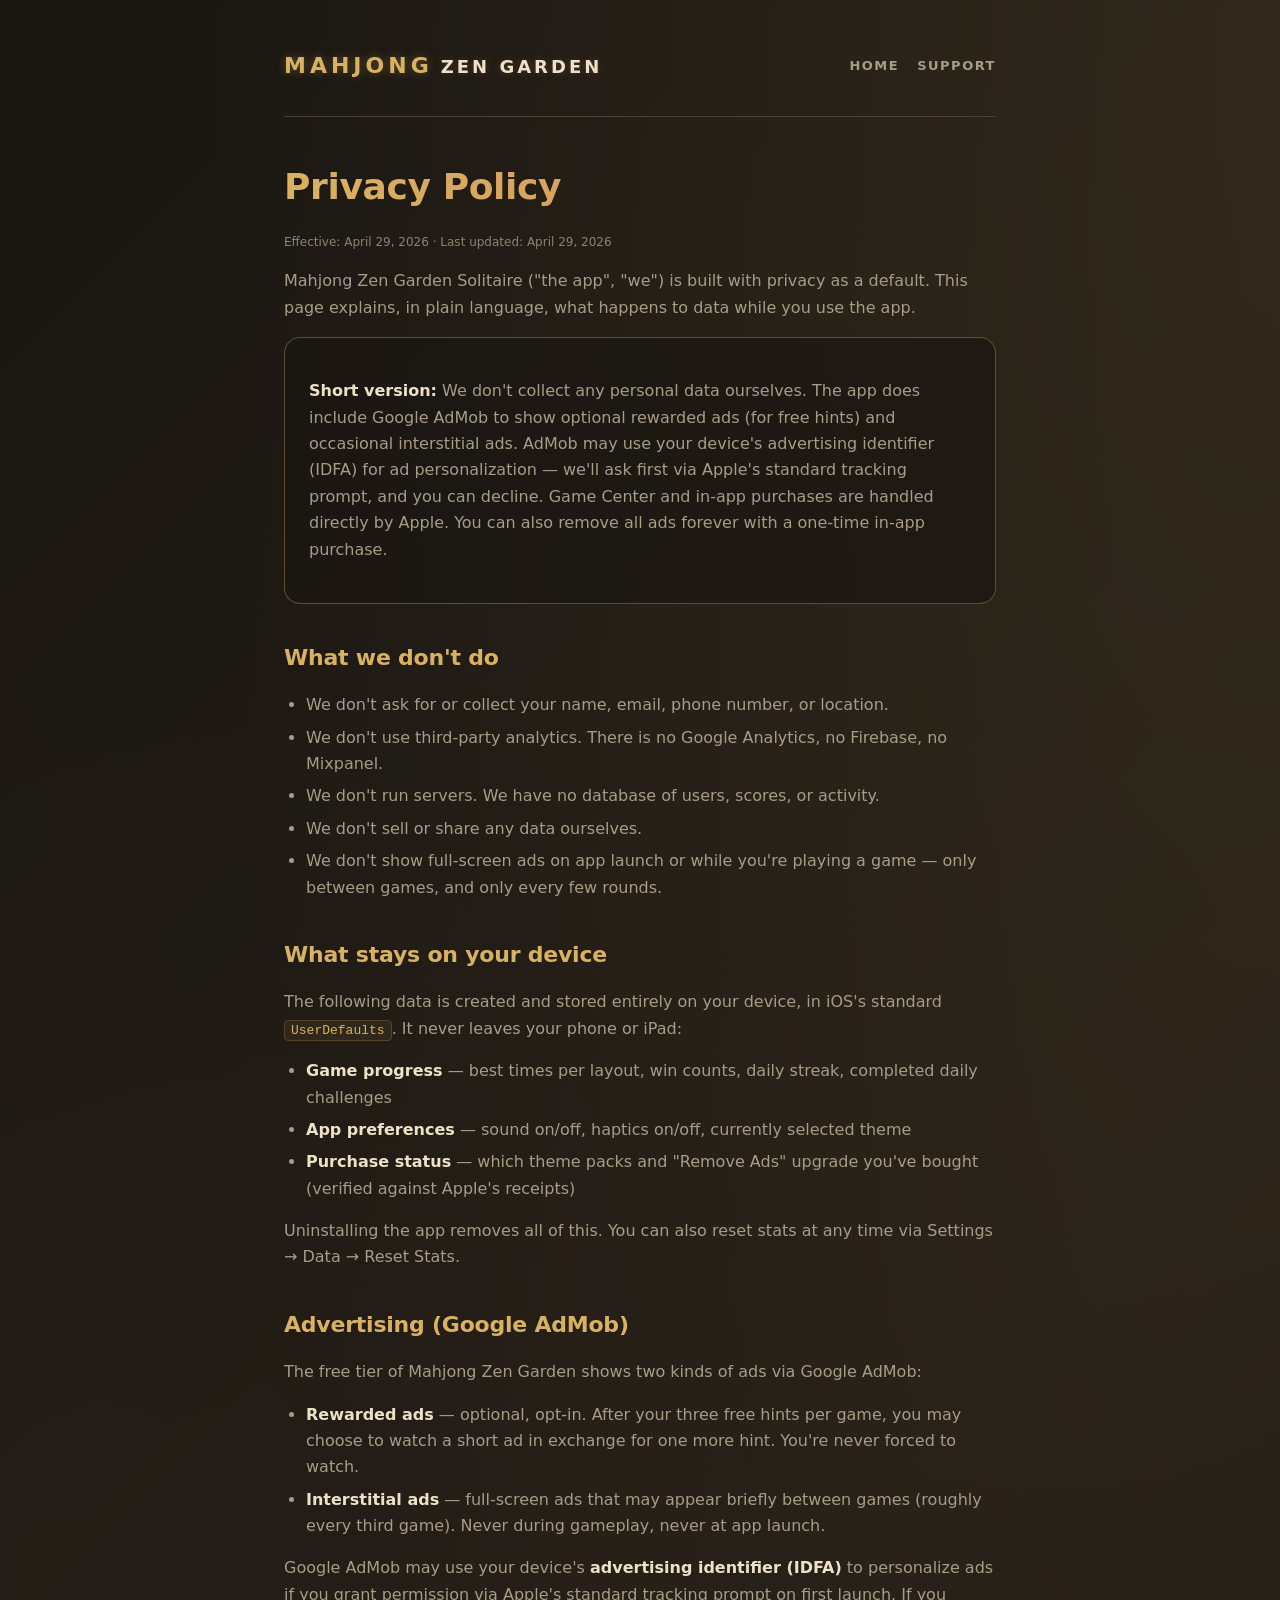
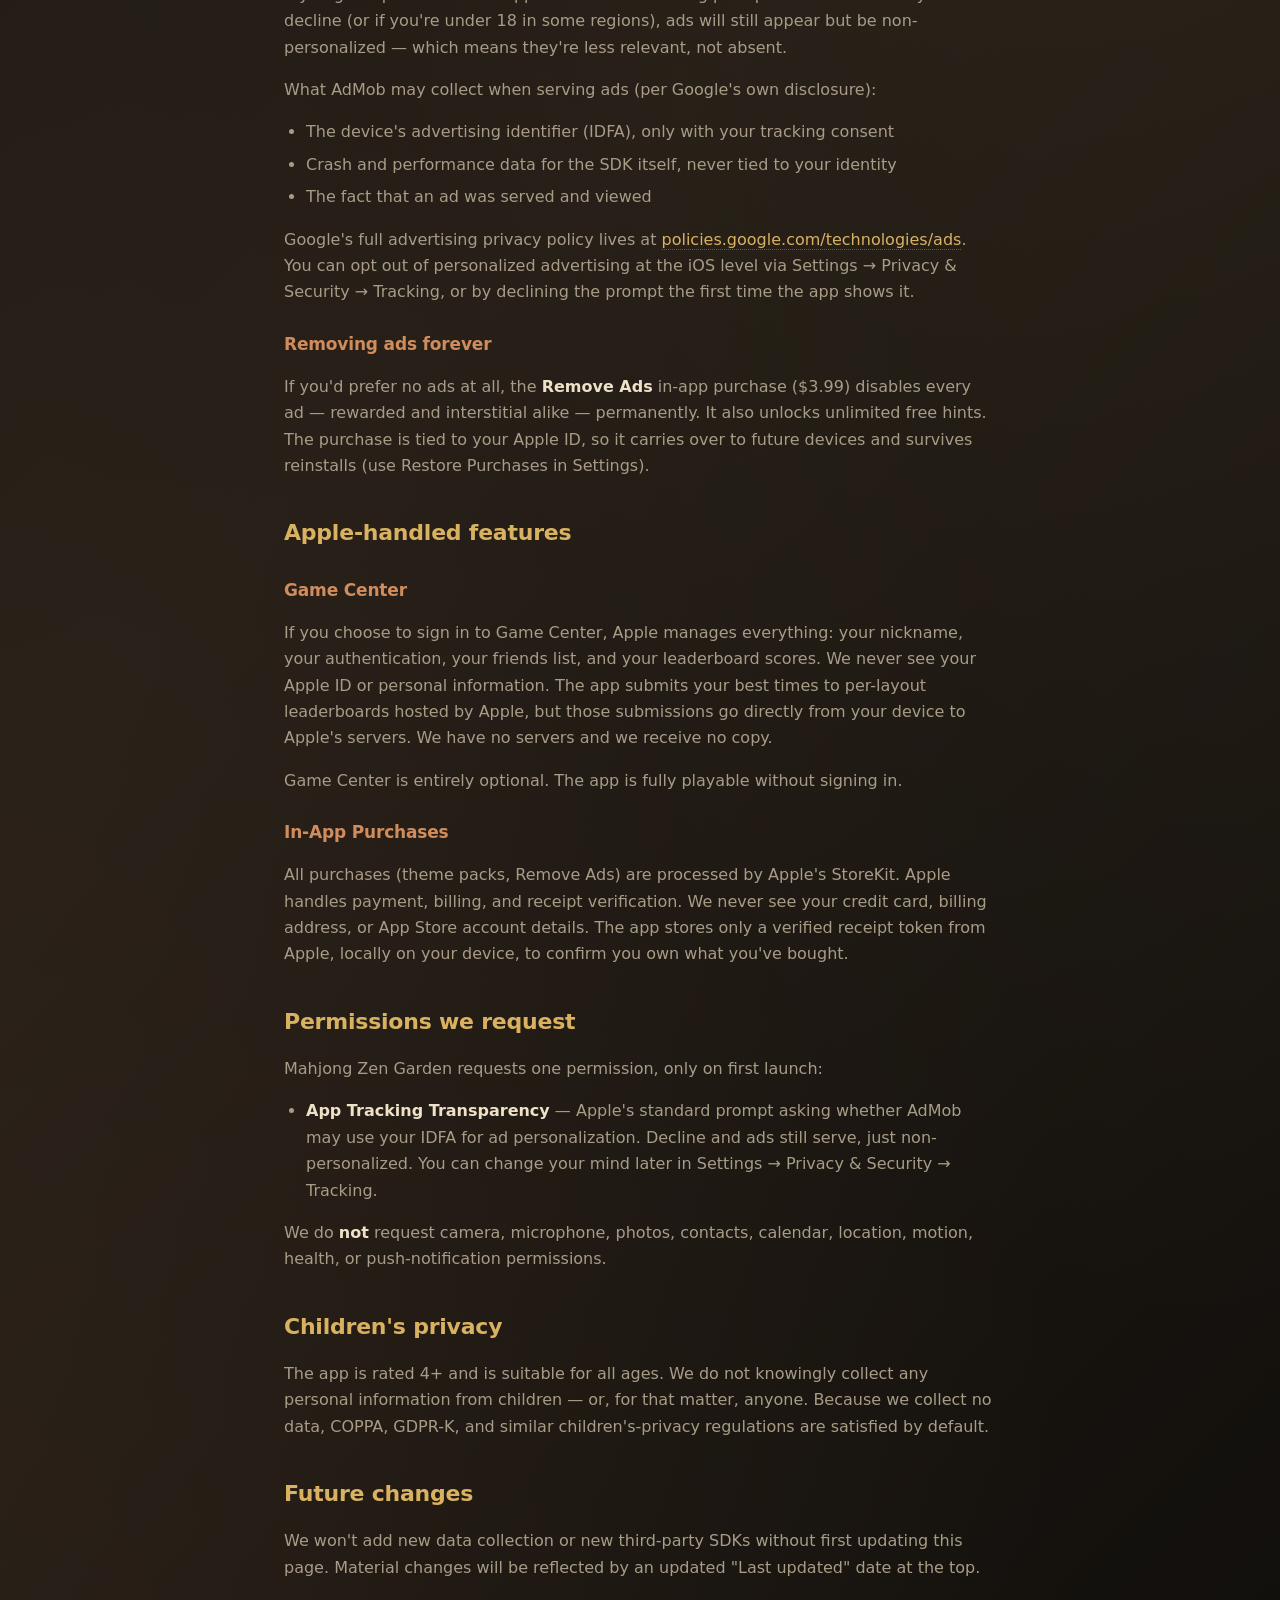
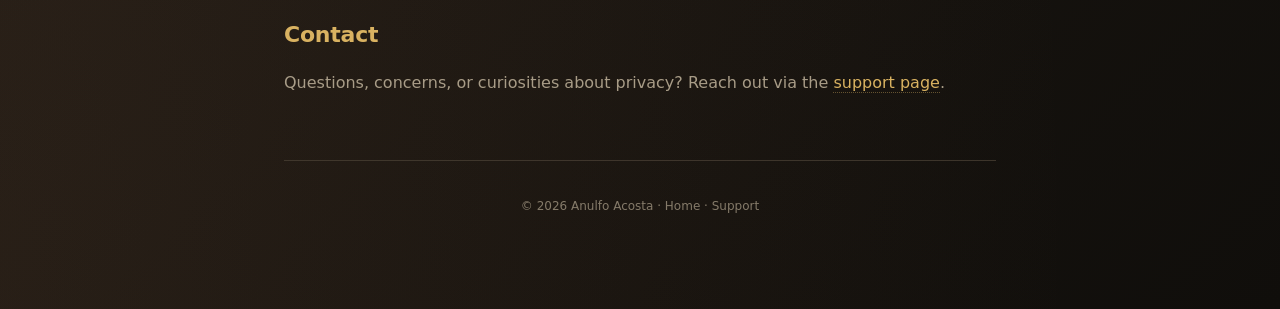
==== commit bb91106f: "Update site to final "Mahjong Zen Garden" name Co-Authored-By: Claude Sonnet 4.6 <noreply@anthropic." ====
--- a/privacy.html
+++ b/privacy.html
@@ -4,8 +4,8 @@
   <meta charset="UTF-8">
   <meta name="viewport" content="width=device-width, initial-scale=1.0">
   <meta name="theme-color" content="#1a1612">
-  <title>Privacy Policy · Zen Mahjong Solitaire</title>
-  <meta name="description" content="Privacy policy for Zen Mahjong Solitaire. We don't collect personal data.">
+  <title>Privacy Policy · Mahjong Zen Garden Solitaire</title>
+  <meta name="description" content="Privacy policy for Mahjong Zen Garden Solitaire. We don't collect personal data.">
   <link rel="stylesheet" href="style.css">
 </head>
 <body>
@@ -13,8 +13,8 @@
 
     <header class="nav">
       <a class="brand" href="index.html">
-        <span class="brand-neon">ZEN</span>
-        <span class="brand-mahjong">MAHJONG</span>
+        <span class="brand-neon">MAHJONG</span>
+        <span class="brand-mahjong">ZEN GARDEN</span>
       </a>
       <nav class="nav-links">
         <a href="index.html">Home</a>
@@ -25,7 +25,7 @@
     <h1>Privacy Policy</h1>
     <p class="muted">Effective: April 29, 2026 · Last updated: April 29, 2026</p>
 
-    <p>Zen Mahjong Solitaire ("the app", "we") is built with privacy as a default. This page explains, in plain language, what happens to data while you use the app.</p>
+    <p>Mahjong Zen Garden Solitaire ("the app", "we") is built with privacy as a default. This page explains, in plain language, what happens to data while you use the app.</p>
 
     <div class="card accent">
       <p><strong>Short version:</strong> We don't collect any personal data ourselves. The app does include Google AdMob to show optional rewarded ads (for free hints) and occasional interstitial ads. AdMob may use your device's advertising identifier (IDFA) for ad personalization — we'll ask first via Apple's standard tracking prompt, and you can decline. Game Center and in-app purchases are handled directly by Apple. You can also remove all ads forever with a one-time in-app purchase.</p>
@@ -50,7 +50,7 @@
     <p>Uninstalling the app removes all of this. You can also reset stats at any time via Settings → Data → Reset Stats.</p>
 
     <h2>Advertising (Google AdMob)</h2>
-    <p>The free tier of Zen Mahjong shows two kinds of ads via Google AdMob:</p>
+    <p>The free tier of Mahjong Zen Garden shows two kinds of ads via Google AdMob:</p>
     <ul>
       <li><strong>Rewarded ads</strong> — optional, opt-in. After your three free hints per game, you may choose to watch a short ad in exchange for one more hint. You're never forced to watch.</li>
       <li><strong>Interstitial ads</strong> — full-screen ads that may appear briefly between games (roughly every third game). Never during gameplay, never at app launch.</li>
@@ -80,7 +80,7 @@
     <p>All purchases (theme packs, Remove Ads) are processed by Apple's StoreKit. Apple handles payment, billing, and receipt verification. We never see your credit card, billing address, or App Store account details. The app stores only a verified receipt token from Apple, locally on your device, to confirm you own what you've bought.</p>
 
     <h2>Permissions we request</h2>
-    <p>Zen Mahjong requests one permission, only on first launch:</p>
+    <p>Mahjong Zen Garden requests one permission, only on first launch:</p>
     <ul>
       <li><strong>App Tracking Transparency</strong> — Apple's standard prompt asking whether AdMob may use your IDFA for ad personalization. Decline and ads still serve, just non-personalized. You can change your mind later in Settings → Privacy &amp; Security → Tracking.</li>
     </ul>
